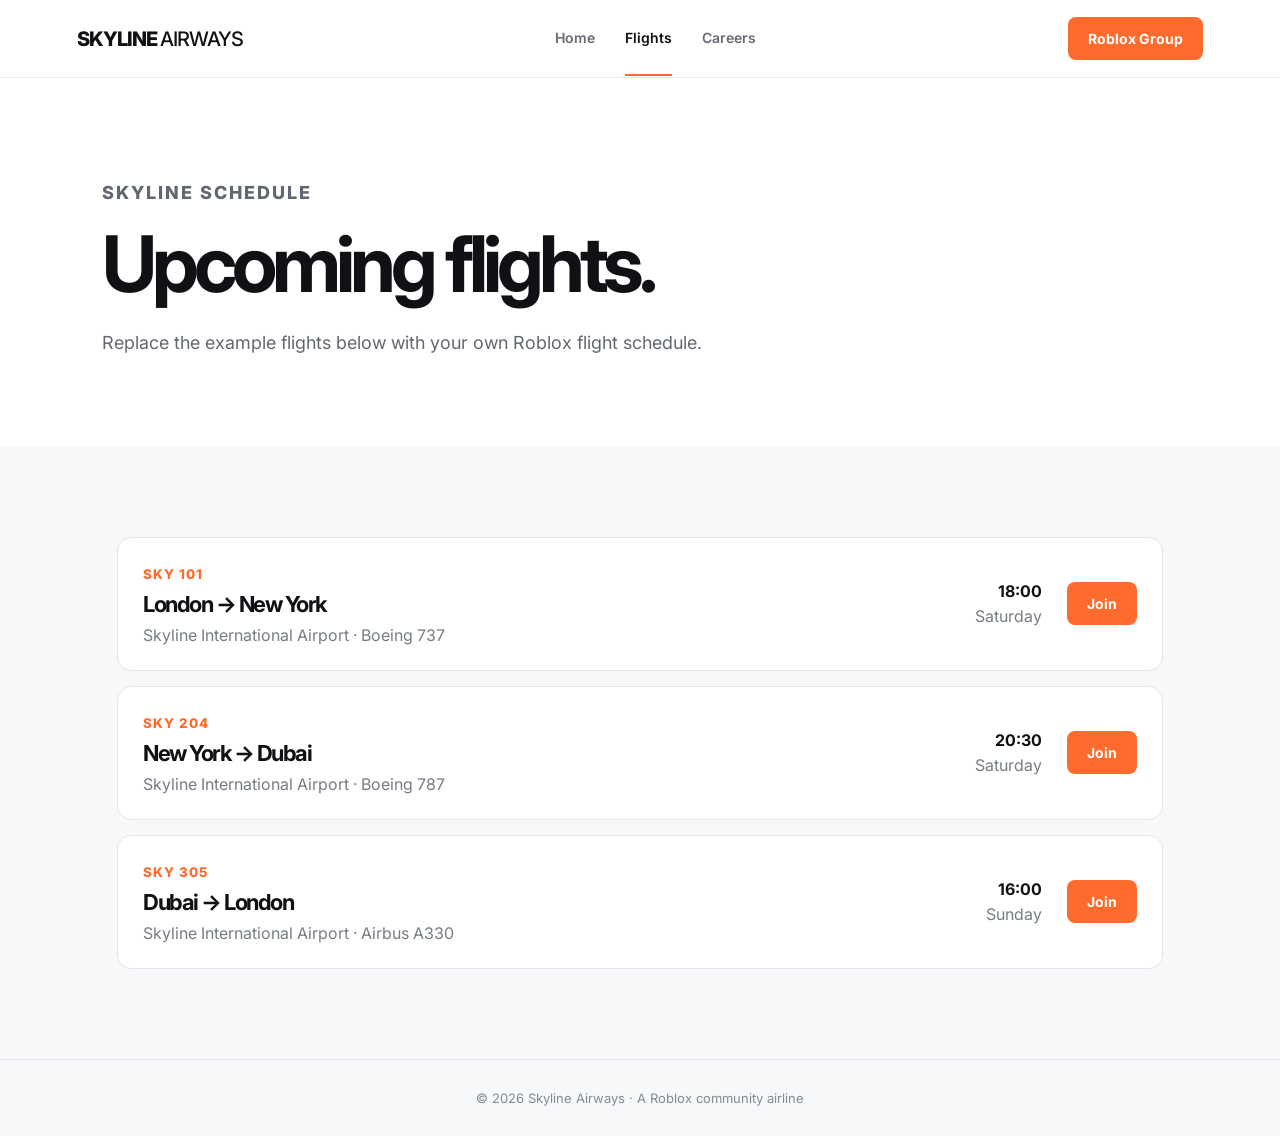
==== flights.html @ e19da66e "Add files via upload" ====
<!DOCTYPE html>
<html lang="en">
<head>
  <meta charset="UTF-8">
  <meta name="viewport" content="width=device-width, initial-scale=1.0">
  <title>Flights | Skyline Airways</title>
  <link rel="stylesheet" href="style.css">
</head>
<body>
  <header class="navbar">
    <a class="brand" href="index.html">SKYLINE <span>AIRWAYS</span></a>
    <nav><a href="index.html">Home</a><a class="active" href="flights.html">Flights</a><a href="apply.html">Careers</a></nav>
    <a class="nav-button" href="https://www.roblox.com/" target="_blank">Roblox Group</a>
  </header>

  <main>
    <section class="page-header">
      <p class="eyebrow">SKYLINE SCHEDULE</p>
      <h1>Upcoming flights.</h1>
      <p>Replace the example flights below with your own Roblox flight schedule.</p>
    </section>

    <section class="section">
      <div class="flight-list">
        <article class="flight">
          <div><small>SKY 101</small><h2>London → New York</h2><p>Skyline International Airport · Boeing 737</p></div>
          <div class="flight-time"><strong>18:00</strong><span>Saturday</span></div>
          <a class="button primary" href="https://www.roblox.com/" target="_blank">Join</a>
        </article>
        <article class="flight">
          <div><small>SKY 204</small><h2>New York → Dubai</h2><p>Skyline International Airport · Boeing 787</p></div>
          <div class="flight-time"><strong>20:30</strong><span>Saturday</span></div>
          <a class="button primary" href="https://www.roblox.com/" target="_blank">Join</a>
        </article>
        <article class="flight">
          <div><small>SKY 305</small><h2>Dubai → London</h2><p>Skyline International Airport · Airbus A330</p></div>
          <div class="flight-time"><strong>16:00</strong><span>Sunday</span></div>
          <a class="button primary" href="https://www.roblox.com/" target="_blank">Join</a>
        </article>
      </div>
    </section>
  </main>
  <footer>© 2026 Skyline Airways · A Roblox community airline</footer>
</body>
</html>
---- style.css ----
@import url('https://fonts.googleapis.com/css2?family=Inter:wght@400;500;600;700;800&display=swap');

* { box-sizing: border-box; }
body { margin: 0; font-family: Inter, Arial, sans-serif; color: #101114; background: #f7f8fa; }
a { color: inherit; text-decoration: none; }
.navbar { height: 78px; display: flex; align-items: center; justify-content: space-between; padding: 0 6%; background: white; border-bottom: 1px solid #e8e9ec; position: sticky; top: 0; z-index: 10; }
.brand { font-weight: 800; letter-spacing: -1px; font-size: 20px; }
.brand span { font-weight: 500; }
nav { display: flex; gap: 30px; }
nav a { color: #656a73; font-size: 14px; font-weight: 600; padding: 28px 0; border-bottom: 2px solid transparent; }
nav a:hover, nav a.active { color: #101114; border-bottom-color: #ff6b2c; }
.nav-button, .button { display: inline-block; border-radius: 8px; padding: 13px 20px; font-weight: 700; font-size: 14px; border: 0; cursor: pointer; }
.nav-button, .primary { background: #ff6b2c; color: white; }
.secondary { background: white; border: 1px solid #dddfe4; }
.hero { min-height: 620px; display: flex; align-items: center; padding: 80px 8%; background: linear-gradient(120deg, #e9eef7, #fff 65%); }
.hero-content { max-width: 720px; }
.eyebrow { font-size: 12px; letter-spacing: 2px; font-weight: 800; color: #ff6b2c; margin: 0 0 18px; }
h1 { font-size: clamp(50px, 8vw, 92px); line-height: .94; letter-spacing: -5px; margin: 0 0 28px; }
h1 span { color: #ff6b2c; }
h2 { font-size: 38px; letter-spacing: -1.5px; margin: 0 0 35px; }
.hero-text, .page-header p { max-width: 650px; color: #626771; font-size: 18px; line-height: 1.7; }
.actions { display: flex; gap: 12px; margin-top: 32px; }
.section { padding: 90px 8%; max-width: 1250px; margin: auto; }
.cards { display: grid; grid-template-columns: repeat(3, 1fr); gap: 18px; }
.card { background: white; border: 1px solid #e4e6ea; border-radius: 16px; padding: 30px; }
.icon { font-size: 28px; margin-bottom: 20px; color: #ff6b2c; }
.card h3 { margin: 0 0 10px; font-size: 19px; }
.card p { color: #70757d; line-height: 1.6; }
.cta { margin: 0 8% 70px; padding: 45px; border-radius: 18px; background: #15171b; color: white; display: flex; align-items: center; justify-content: space-between; }
.cta h2 { margin: 0; }
.page-header { padding: 100px 8% 70px; background: white; }
.page-header h1 { font-size: clamp(50px, 7vw, 78px); }
.flight-list { display: grid; gap: 15px; }
.flight { background: white; border: 1px solid #e3e5e9; border-radius: 14px; padding: 25px; display: grid; grid-template-columns: 1fr auto auto; gap: 25px; align-items: center; }
.flight small { color: #ff6b2c; font-weight: 800; letter-spacing: 1px; }
.flight h2 { font-size: 22px; margin: 8px 0; }
.flight p, .flight-time span { color: #777c84; margin: 0; }
.flight-time { text-align: right; display: grid; gap: 5px; }
.form-section { max-width: 760px; margin: auto; padding: 70px 8% 110px; }
form { background: white; padding: 35px; border: 1px solid #e2e4e8; border-radius: 16px; display: grid; gap: 20px; }
label { display: grid; gap: 8px; font-size: 14px; font-weight: 700; }
input, select, textarea { width: 100%; border: 1px solid #d9dce1; border-radius: 8px; padding: 14px; font: inherit; background: white; }
textarea { resize: vertical; }
.optional { color: #858991; font-weight: 400; }
.form-message { color: #087443; font-weight: 600; line-height: 1.5; }
footer { text-align: center; padding: 30px; color: #858991; font-size: 13px; border-top: 1px solid #e5e6e9; }
@media (max-width: 750px) {
  .navbar { padding: 0 5%; }
  nav { gap: 14px; }
  nav a { font-size: 12px; }
  .nav-button { display: none; }
  .hero { min-height: 560px; padding: 60px 7%; }
  h1 { letter-spacing: -3px; }
  .cards { grid-template-columns: 1fr; }
  .cta { margin: 0 5% 50px; padding: 30px; display: grid; gap: 25px; }
  .flight { grid-template-columns: 1fr; }
  .flight-time { text-align: left; }
}
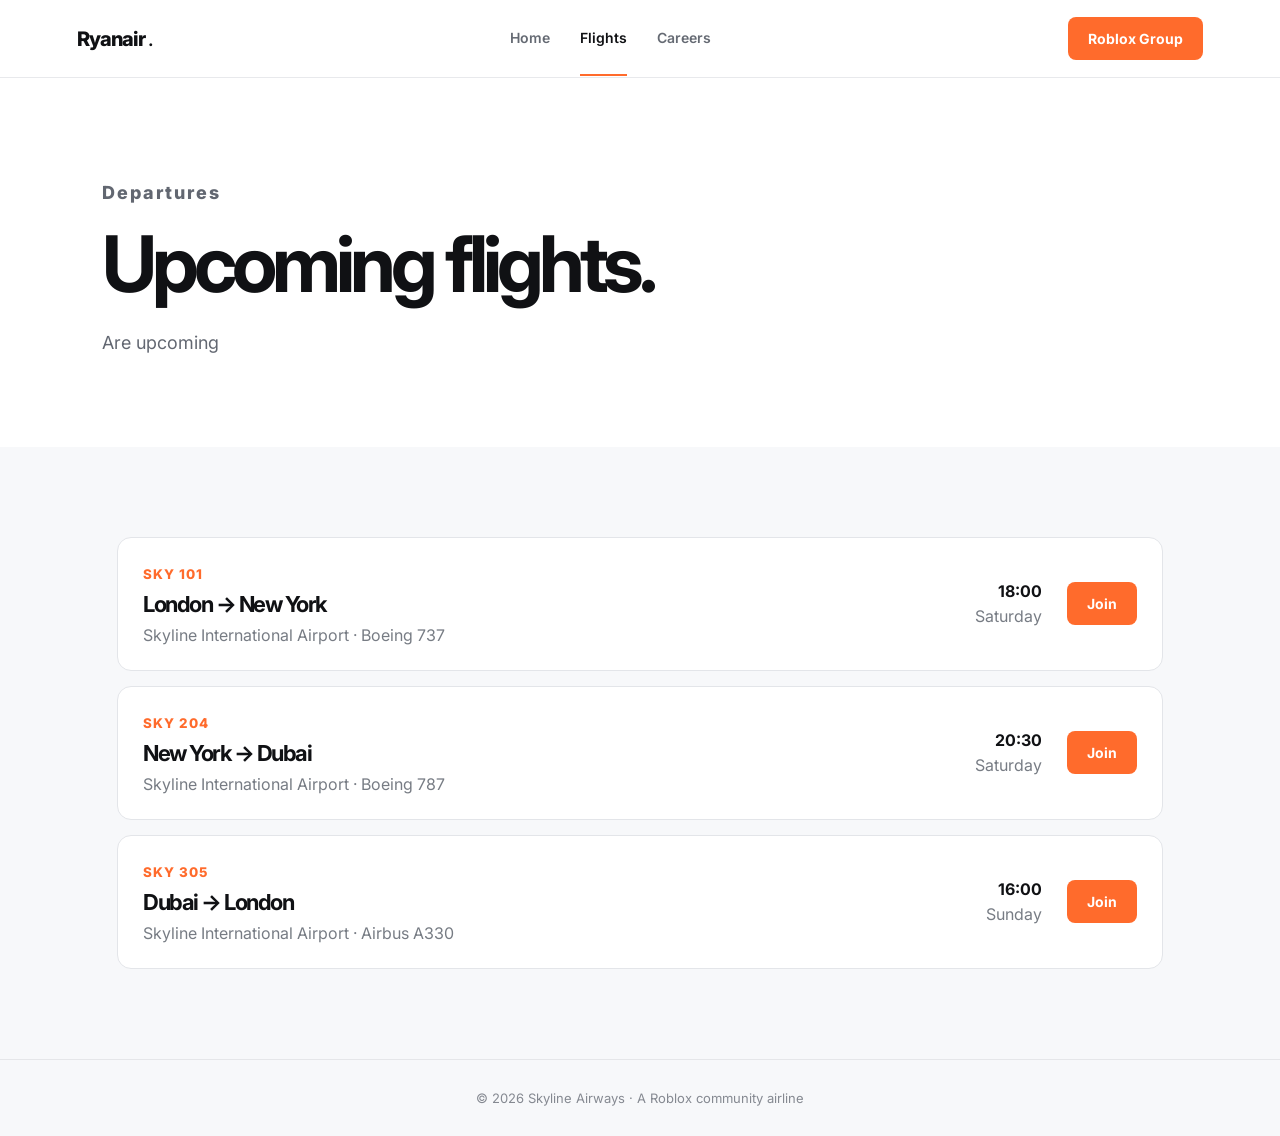
==== commit bc63e65f: "Update flights.html" ====
--- a/flights.html
+++ b/flights.html
@@ -3,21 +3,21 @@
 <head>
   <meta charset="UTF-8">
   <meta name="viewport" content="width=device-width, initial-scale=1.0">
-  <title>Flights | Skyline Airways</title>
+  <title>Flights | Ryanair</title>
   <link rel="stylesheet" href="style.css">
 </head>
 <body>
   <header class="navbar">
-    <a class="brand" href="index.html">SKYLINE <span>AIRWAYS</span></a>
+    <a class="brand" href="index.html">Ryanair <span>.</span></a>
     <nav><a href="index.html">Home</a><a class="active" href="flights.html">Flights</a><a href="apply.html">Careers</a></nav>
     <a class="nav-button" href="https://www.roblox.com/" target="_blank">Roblox Group</a>
   </header>
 
   <main>
     <section class="page-header">
-      <p class="eyebrow">SKYLINE SCHEDULE</p>
+      <p class="eyebrow">Departures</p>
       <h1>Upcoming flights.</h1>
-      <p>Replace the example flights below with your own Roblox flight schedule.</p>
+      <p>Are upcoming </p>
     </section>
 
     <section class="section">
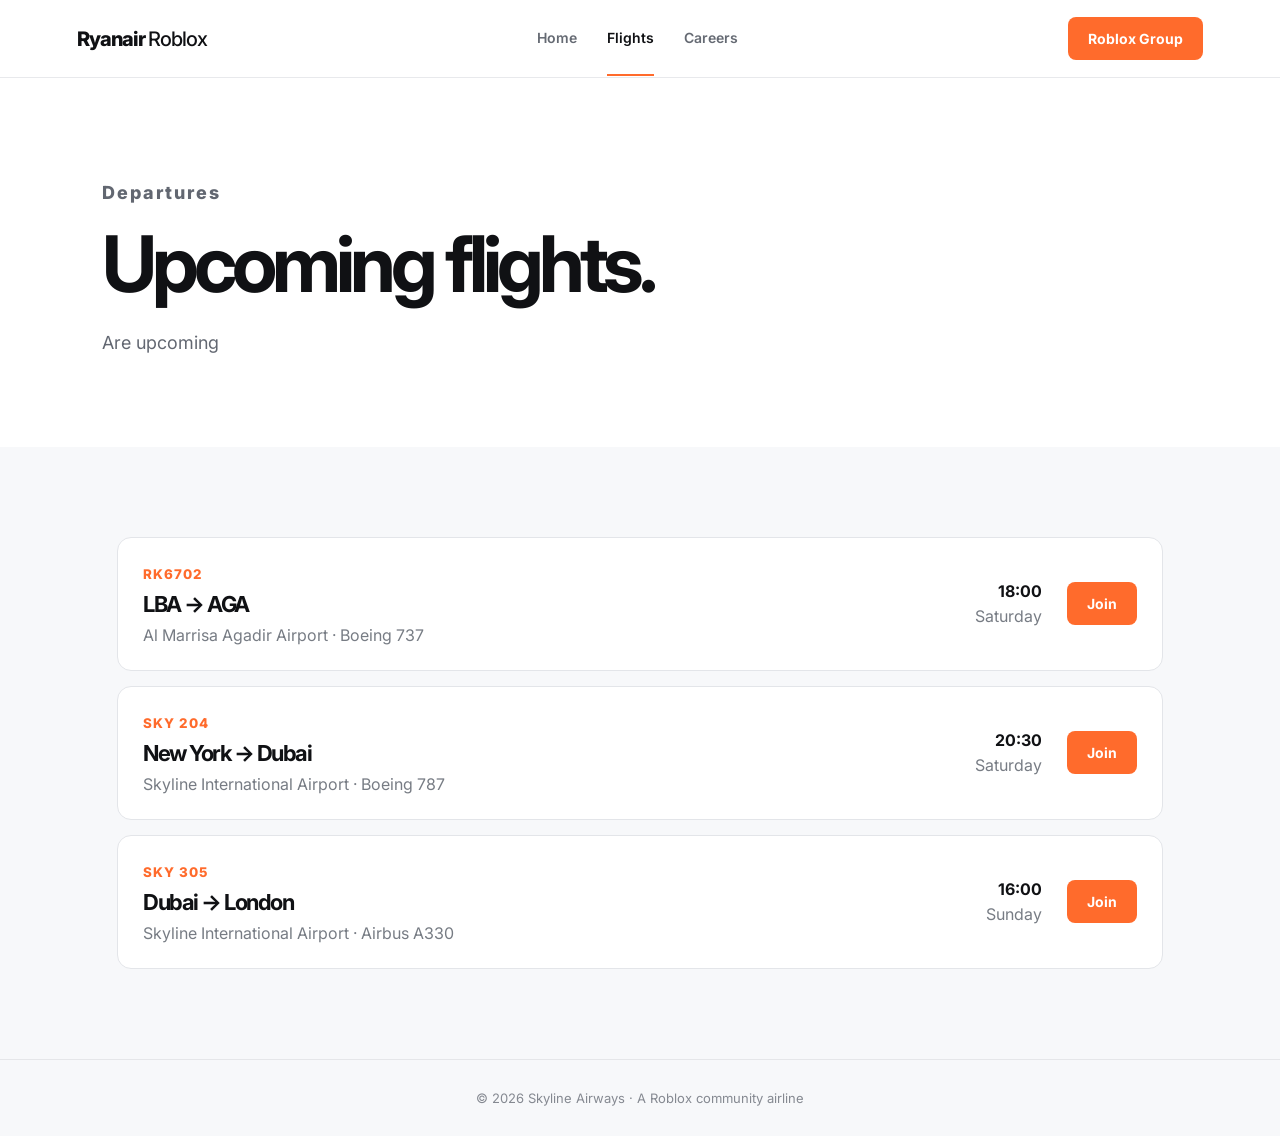
==== commit dfdec163: "Update flights.html" ====
--- a/flights.html
+++ b/flights.html
@@ -8,7 +8,7 @@
 </head>
 <body>
   <header class="navbar">
-    <a class="brand" href="index.html">Ryanair <span>.</span></a>
+    <a class="brand" href="index.html">Ryanair <span>Roblox</span></a>
     <nav><a href="index.html">Home</a><a class="active" href="flights.html">Flights</a><a href="apply.html">Careers</a></nav>
     <a class="nav-button" href="https://www.roblox.com/" target="_blank">Roblox Group</a>
   </header>
@@ -23,7 +23,7 @@
     <section class="section">
       <div class="flight-list">
         <article class="flight">
-          <div><small>SKY 101</small><h2>London → New York</h2><p>Skyline International Airport · Boeing 737</p></div>
+          <div><small>RK6702</small><h2>LBA → AGA</h2><p>Al Marrisa Agadir Airport · Boeing 737</p></div>
           <div class="flight-time"><strong>18:00</strong><span>Saturday</span></div>
           <a class="button primary" href="https://www.roblox.com/" target="_blank">Join</a>
         </article>
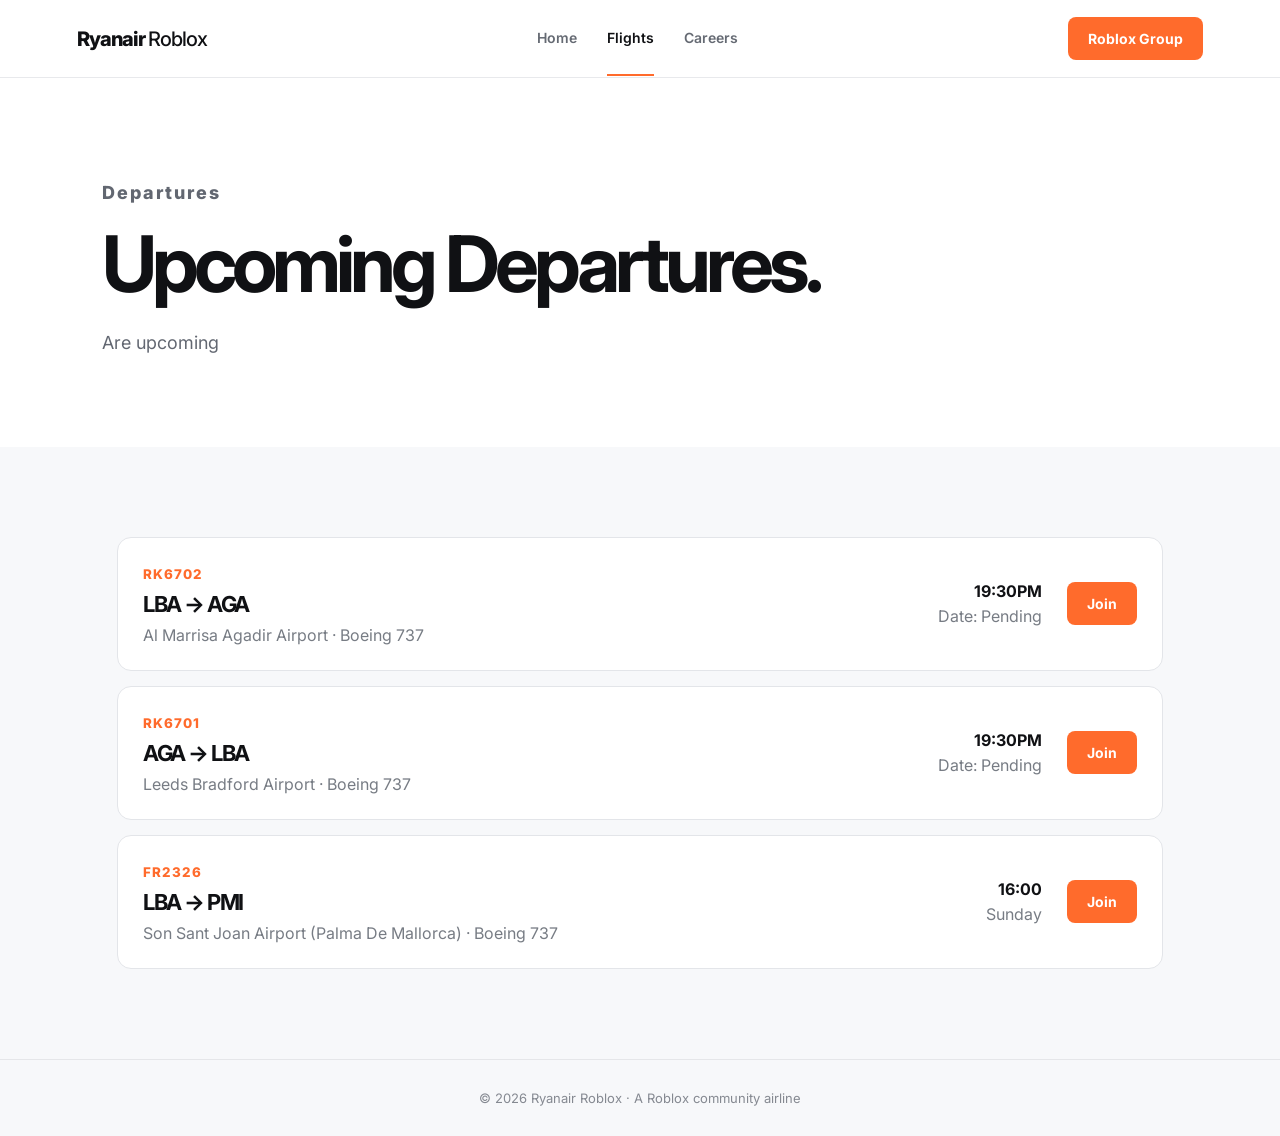
==== commit 5ba9d497: "Update flights.html" ====
--- a/flights.html
+++ b/flights.html
@@ -16,7 +16,7 @@
   <main>
     <section class="page-header">
       <p class="eyebrow">Departures</p>
-      <h1>Upcoming flights.</h1>
+      <h1>Upcoming Departures.</h1>
       <p>Are upcoming </p>
     </section>
 
@@ -24,22 +24,22 @@
       <div class="flight-list">
         <article class="flight">
           <div><small>RK6702</small><h2>LBA → AGA</h2><p>Al Marrisa Agadir Airport · Boeing 737</p></div>
-          <div class="flight-time"><strong>18:00</strong><span>Saturday</span></div>
+          <div class="flight-time"><strong>19:30PM</strong><span>Date: Pending</span></div>
           <a class="button primary" href="https://www.roblox.com/" target="_blank">Join</a>
         </article>
         <article class="flight">
-          <div><small>SKY 204</small><h2>New York → Dubai</h2><p>Skyline International Airport · Boeing 787</p></div>
-          <div class="flight-time"><strong>20:30</strong><span>Saturday</span></div>
+          <div><small>RK6701</small><h2>AGA → LBA</h2><p>Leeds Bradford Airport · Boeing 737</p></div>
+          <div class="flight-time"><strong>19:30PM</strong><span>Date: Pending</span></div>
           <a class="button primary" href="https://www.roblox.com/" target="_blank">Join</a>
         </article>
         <article class="flight">
-          <div><small>SKY 305</small><h2>Dubai → London</h2><p>Skyline International Airport · Airbus A330</p></div>
+          <div><small>FR2326</small><h2>LBA → PMI</h2><p> Son Sant Joan Airport (Palma De Mallorca) · Boeing 737</p></div>
           <div class="flight-time"><strong>16:00</strong><span>Sunday</span></div>
           <a class="button primary" href="https://www.roblox.com/" target="_blank">Join</a>
         </article>
       </div>
     </section>
   </main>
-  <footer>© 2026 Skyline Airways · A Roblox community airline</footer>
+  <footer>© 2026 Ryanair Roblox · A Roblox community airline</footer>
 </body>
 </html>
